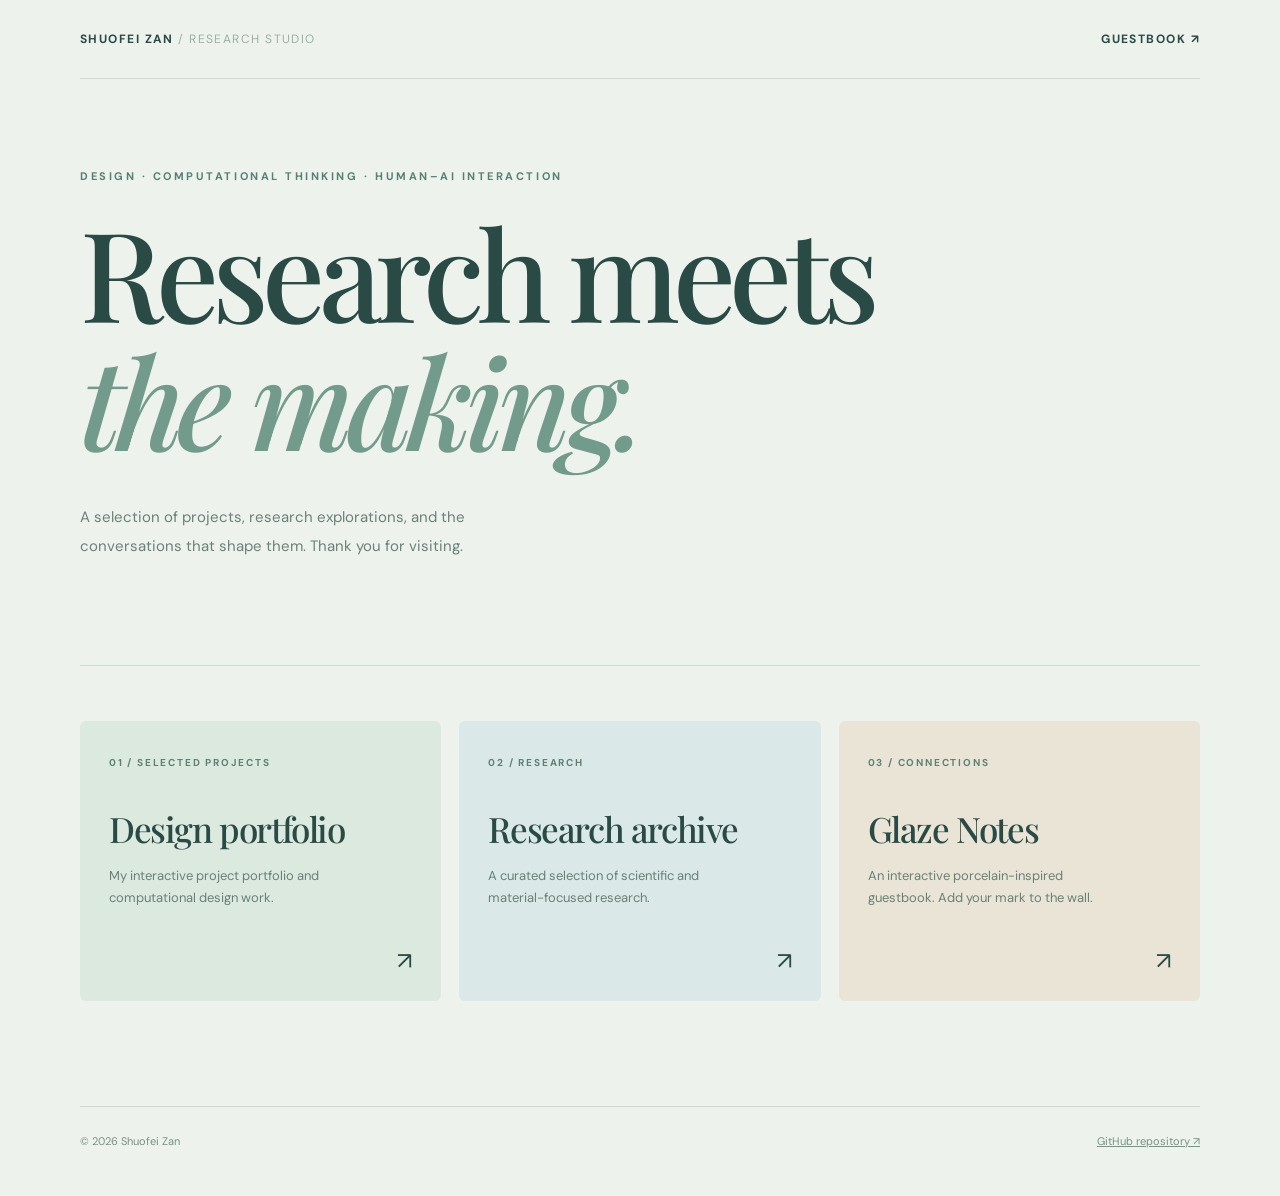
==== docs/index.html @ 302bbb16 "feat: add a minimal academic portfolio landing page for GitHub Pages" ====
<!doctype html>
<html lang="en">
<head>
<meta charset="utf-8"><meta name="viewport" content="width=device-width, initial-scale=1">
<meta name="theme-color" content="#edf2ec">
<meta name="description" content="Shuofei Zan — design research, computational design and human-centered systems.">
<title>Shuofei Zan — Design & Research</title>
<style>
@import url('https://fonts.googleapis.com/css2?family=DM+Sans:wght@400;500;600;700&family=Playfair+Display:ital,wght@0,500;1,500&display=swap');
:root{--ink:#2a4a46;--bg:#edf2ec;--line:#cadbd0}*{box-sizing:border-box}html{scroll-behavior:smooth}body{margin:0;font-family:'DM Sans',sans-serif;color:var(--ink);background:var(--bg)}a{color:inherit;text-decoration:none}a:focus-visible{outline:3px solid #79ab98;outline-offset:3px}.wrap{width:min(1120px,calc(100% - 52px));margin:auto}nav{display:flex;align-items:center;justify-content:space-between;padding:31px 0;border-bottom:1px solid var(--line);font-size:12px;text-transform:uppercase;letter-spacing:.12em;font-weight:700}nav span{color:#9aafa6;font-weight:400}
.hero{min-height:510px;display:flex;flex-direction:column;justify-content:center;border-bottom:1px solid var(--line);padding:90px 0}.eyebrow{font-size:11px;color:#548171;text-transform:uppercase;letter-spacing:.23em;font-weight:700}.hero h1{font-family:'Playfair Display',Georgia,serif;font-size:clamp(66px,10vw,125px);line-height:1.02;letter-spacing:-.055em;font-weight:500;max-width:850px;margin:25px 0}.hero h1 em{color:#739b8c;font-weight:500}.hero p{color:#6b8078;line-height:1.9;max-width:490px;font-size:15px}.cards{display:grid;grid-template-columns:repeat(3,1fr);gap:18px;padding:55px 0 105px}.card{position:relative;min-height:280px;padding:29px;border-radius:6px;background:#dce9df;transition:transform .25s,box-shadow .25s}.card:hover{transform:translateY(-5px);box-shadow:0 18px 29px #2a4a4620}.card:nth-child(2){background:#dae8e8}.card:nth-child(3){background:#eae4d6}.card small{font-size:10px;letter-spacing:.18em;color:#5e8073;font-weight:700}.card h2{font-size:35px;font-family:'Playfair Display',Georgia,serif;letter-spacing:-.04em;font-weight:500;margin:34px 0 13px}.card p{font-size:13px;line-height:1.7;color:#688077;max-width:250px}.arrow{position:absolute;right:29px;bottom:25px;font-size:24px}footer{padding:27px 0 48px;border-top:1px solid var(--line);color:#799186;font-size:11px;display:flex;justify-content:space-between;gap:15px}footer a{text-decoration:underline}
@media(max-width:790px){.cards{grid-template-columns:1fr;padding:35px 0 55px}.card{min-height:215px}.hero{min-height:450px;padding:60px 0}footer{flex-direction:column}}
@media(prefers-reduced-motion:reduce){*{transition:none!important}}
</style>
</head>
<body><div class="wrap">
<nav><a href="./">SHUOFEI ZAN <span> / RESEARCH STUDIO</span></a><a href="guestbook/">Guestbook ↗</a></nav>
<main><section class="hero"><div class="eyebrow">Design · Computational thinking · Human–AI interaction</div><h1>Research meets<br><em>the making.</em></h1><p>A selection of projects, research explorations, and the conversations that shape them. Thank you for visiting.</p></section>
<section class="cards" aria-label="Explore projects">
<a class="card" href="https://www.figma.com/proto/Bi4Qcumy8768mXM7jljO9i/HoberGlow_Portfolio_Design_Engineering--Copy-?page-id=0%3A1&amp;node-id=2003-2359&amp;viewport=-134%2C677%2C0.16&amp;t=hmoNgT8rTcDYEZRr-1&amp;scaling=scale-down&amp;content-scaling=fixed&amp;starting-point-node-id=2003%3A152" target="_blank" rel="noopener noreferrer"><small>01 / SELECTED PROJECTS</small><h2>Design portfolio</h2><p>My interactive project portfolio and computational design work.</p><span class="arrow">↗</span></a>
<a class="card" href="https://github.com/Adele0302/shuofei-zan-design-portfolio/tree/main/research" target="_blank" rel="noopener noreferrer"><small>02 / RESEARCH</small><h2>Research archive</h2><p>A curated selection of scientific and material-focused research.</p><span class="arrow">↗</span></a>
<a class="card" href="guestbook/"><small>03 / CONNECTIONS</small><h2>Glaze Notes</h2><p>An interactive porcelain-inspired guestbook. Add your mark to the wall.</p><span class="arrow">↗</span></a>
</section></main>
<footer><span>© <span id="year">2026</span> Shuofei Zan</span><span><a href="https://github.com/Adele0302/shuofei-zan-design-portfolio">GitHub repository ↗</a></span></footer>
</div><script>document.getElementById('year').textContent=String(new Date().getFullYear());</script></body></html>
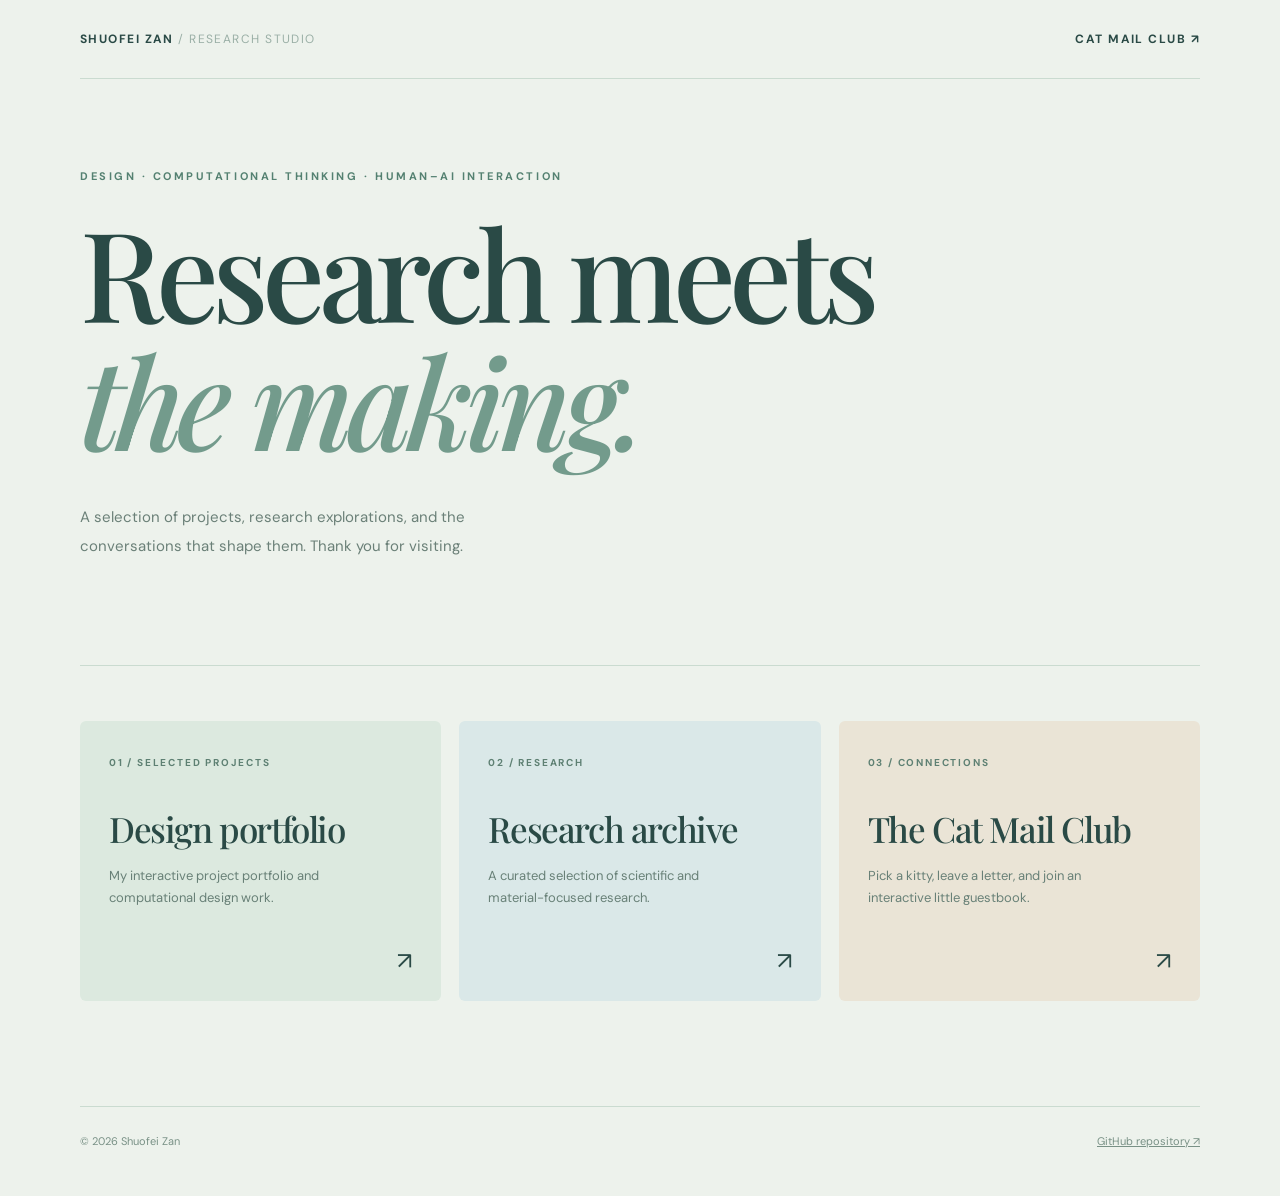
==== commit 20b9b893: "docs: rename portfolio guestbook entry to The Cat Mail Club" ====
--- a/docs/index.html
+++ b/docs/index.html
@@ -14,12 +14,12 @@
 </style>
 </head>
 <body><div class="wrap">
-<nav><a href="./">SHUOFEI ZAN <span> / RESEARCH STUDIO</span></a><a href="guestbook/">Guestbook ↗</a></nav>
+<nav><a href="./">SHUOFEI ZAN <span> / RESEARCH STUDIO</span></a><a href="guestbook/">Cat Mail Club ↗</a></nav>
 <main><section class="hero"><div class="eyebrow">Design · Computational thinking · Human–AI interaction</div><h1>Research meets<br><em>the making.</em></h1><p>A selection of projects, research explorations, and the conversations that shape them. Thank you for visiting.</p></section>
 <section class="cards" aria-label="Explore projects">
 <a class="card" href="https://www.figma.com/proto/Bi4Qcumy8768mXM7jljO9i/HoberGlow_Portfolio_Design_Engineering--Copy-?page-id=0%3A1&amp;node-id=2003-2359&amp;viewport=-134%2C677%2C0.16&amp;t=hmoNgT8rTcDYEZRr-1&amp;scaling=scale-down&amp;content-scaling=fixed&amp;starting-point-node-id=2003%3A152" target="_blank" rel="noopener noreferrer"><small>01 / SELECTED PROJECTS</small><h2>Design portfolio</h2><p>My interactive project portfolio and computational design work.</p><span class="arrow">↗</span></a>
 <a class="card" href="https://github.com/Adele0302/shuofei-zan-design-portfolio/tree/main/research" target="_blank" rel="noopener noreferrer"><small>02 / RESEARCH</small><h2>Research archive</h2><p>A curated selection of scientific and material-focused research.</p><span class="arrow">↗</span></a>
-<a class="card" href="guestbook/"><small>03 / CONNECTIONS</small><h2>Glaze Notes</h2><p>An interactive porcelain-inspired guestbook. Add your mark to the wall.</p><span class="arrow">↗</span></a>
+<a class="card" href="guestbook/"><small>03 / CONNECTIONS</small><h2>The Cat Mail Club</h2><p>Pick a kitty, leave a letter, and join an interactive little guestbook.</p><span class="arrow">↗</span></a>
 </section></main>
 <footer><span>© <span id="year">2026</span> Shuofei Zan</span><span><a href="https://github.com/Adele0302/shuofei-zan-design-portfolio">GitHub repository ↗</a></span></footer>
 </div><script>document.getElementById('year').textContent=String(new Date().getFullYear());</script></body></html>
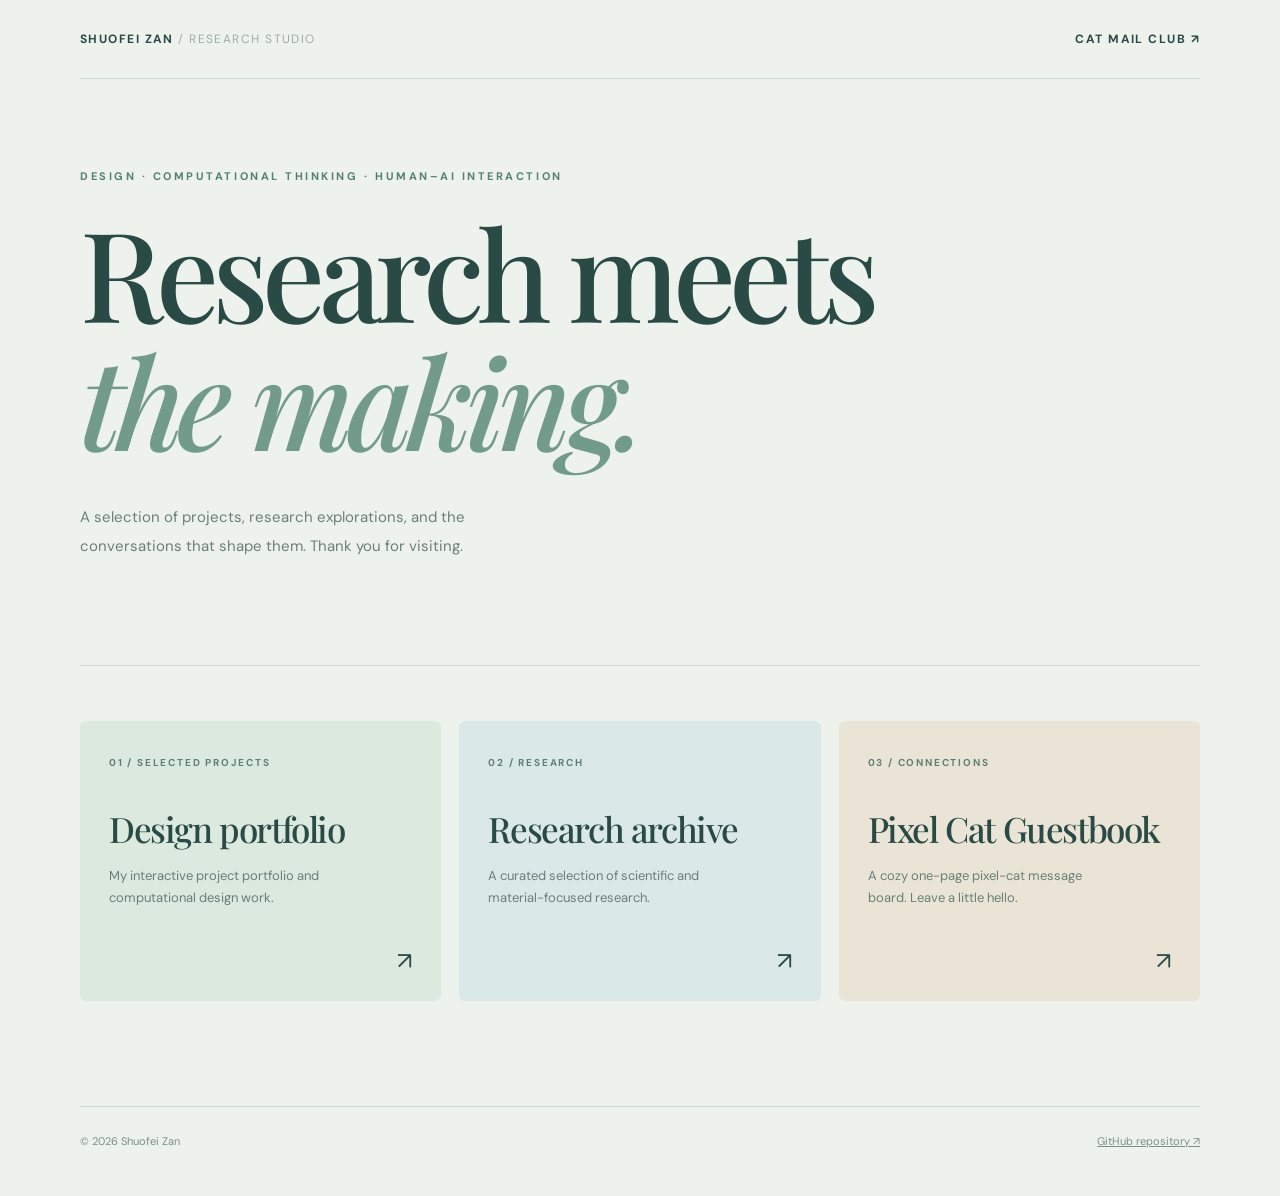
==== commit 0279c22f: "docs: update portfolio guestbook card to pixel-cat one-page design" ====
--- a/docs/index.html
+++ b/docs/index.html
@@ -19,7 +19,7 @@
 <section class="cards" aria-label="Explore projects">
 <a class="card" href="https://www.figma.com/proto/Bi4Qcumy8768mXM7jljO9i/HoberGlow_Portfolio_Design_Engineering--Copy-?page-id=0%3A1&amp;node-id=2003-2359&amp;viewport=-134%2C677%2C0.16&amp;t=hmoNgT8rTcDYEZRr-1&amp;scaling=scale-down&amp;content-scaling=fixed&amp;starting-point-node-id=2003%3A152" target="_blank" rel="noopener noreferrer"><small>01 / SELECTED PROJECTS</small><h2>Design portfolio</h2><p>My interactive project portfolio and computational design work.</p><span class="arrow">↗</span></a>
 <a class="card" href="https://github.com/Adele0302/shuofei-zan-design-portfolio/tree/main/research" target="_blank" rel="noopener noreferrer"><small>02 / RESEARCH</small><h2>Research archive</h2><p>A curated selection of scientific and material-focused research.</p><span class="arrow">↗</span></a>
-<a class="card" href="guestbook/"><small>03 / CONNECTIONS</small><h2>The Cat Mail Club</h2><p>Pick a kitty, leave a letter, and join an interactive little guestbook.</p><span class="arrow">↗</span></a>
+<a class="card" href="guestbook/"><small>03 / CONNECTIONS</small><h2>Pixel Cat Guestbook</h2><p>A cozy one-page pixel-cat message board. Leave a little hello.</p><span class="arrow">↗</span></a>
 </section></main>
 <footer><span>© <span id="year">2026</span> Shuofei Zan</span><span><a href="https://github.com/Adele0302/shuofei-zan-design-portfolio">GitHub repository ↗</a></span></footer>
 </div><script>document.getElementById('year').textContent=String(new Date().getFullYear());</script></body></html>
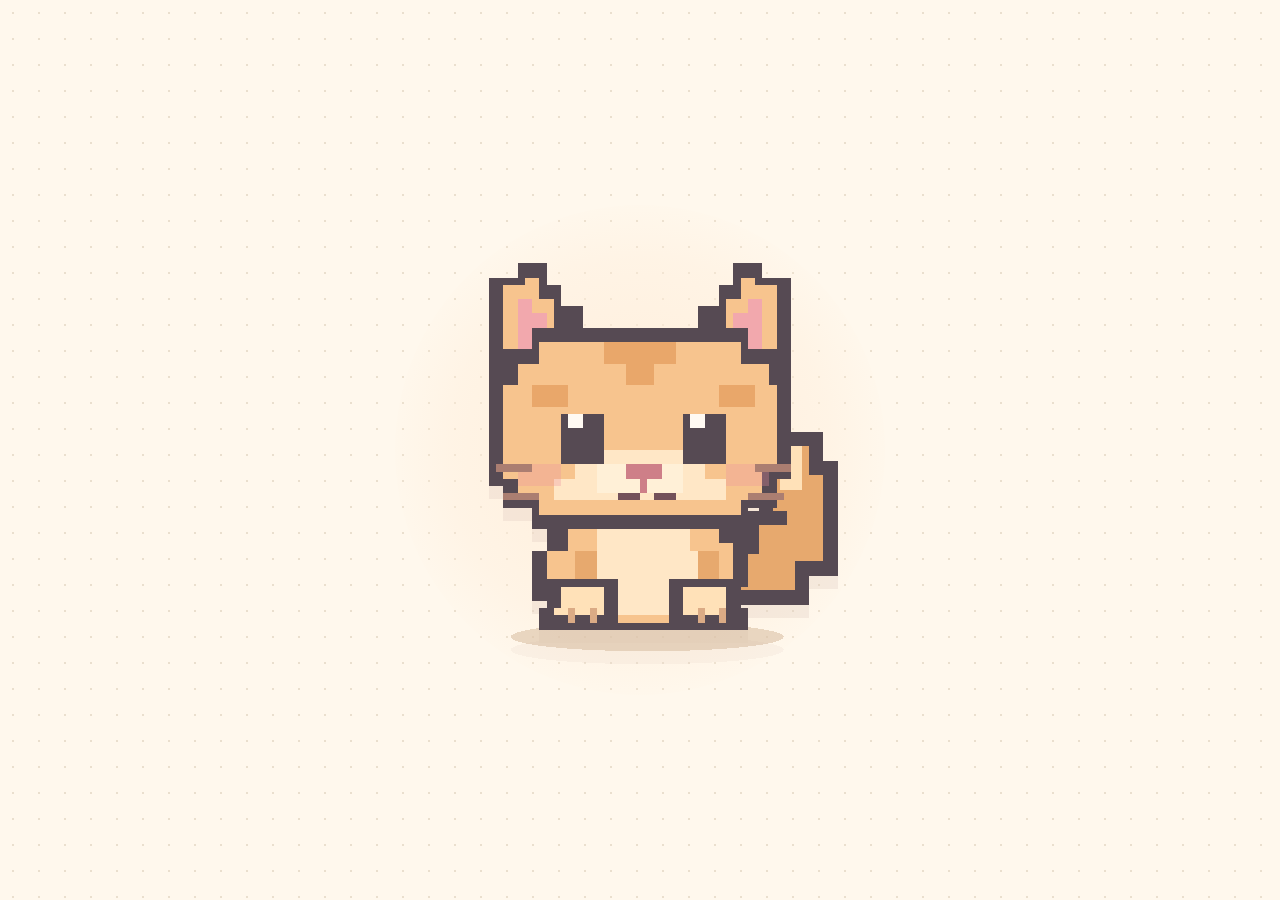
==== commit f84fc849: "feat: open directly into pixel cat petting at site root" ====
--- a/docs/index.html
+++ b/docs/index.html
@@ -1,25 +1,276 @@
 <!doctype html>
-<html lang="en">
+<html lang="zh-CN">
 <head>
-<meta charset="utf-8"><meta name="viewport" content="width=device-width, initial-scale=1">
-<meta name="theme-color" content="#edf2ec">
-<meta name="description" content="Shuofei Zan — design research, computational design and human-centered systems.">
-<title>Shuofei Zan — Design & Research</title>
+<meta charset="utf-8">
+<meta name="viewport" content="width=device-width,initial-scale=1,viewport-fit=cover">
+<meta name="theme-color" content="#fff8ed">
+<meta name="description" content="一只可以摸摸的像素小猫。">
+<title>摸摸小猫 ♡</title>
 <style>
-@import url('https://fonts.googleapis.com/css2?family=DM+Sans:wght@400;500;600;700&family=Playfair+Display:ital,wght@0,500;1,500&display=swap');
-:root{--ink:#2a4a46;--bg:#edf2ec;--line:#cadbd0}*{box-sizing:border-box}html{scroll-behavior:smooth}body{margin:0;font-family:'DM Sans',sans-serif;color:var(--ink);background:var(--bg)}a{color:inherit;text-decoration:none}a:focus-visible{outline:3px solid #79ab98;outline-offset:3px}.wrap{width:min(1120px,calc(100% - 52px));margin:auto}nav{display:flex;align-items:center;justify-content:space-between;padding:31px 0;border-bottom:1px solid var(--line);font-size:12px;text-transform:uppercase;letter-spacing:.12em;font-weight:700}nav span{color:#9aafa6;font-weight:400}
-.hero{min-height:510px;display:flex;flex-direction:column;justify-content:center;border-bottom:1px solid var(--line);padding:90px 0}.eyebrow{font-size:11px;color:#548171;text-transform:uppercase;letter-spacing:.23em;font-weight:700}.hero h1{font-family:'Playfair Display',Georgia,serif;font-size:clamp(66px,10vw,125px);line-height:1.02;letter-spacing:-.055em;font-weight:500;max-width:850px;margin:25px 0}.hero h1 em{color:#739b8c;font-weight:500}.hero p{color:#6b8078;line-height:1.9;max-width:490px;font-size:15px}.cards{display:grid;grid-template-columns:repeat(3,1fr);gap:18px;padding:55px 0 105px}.card{position:relative;min-height:280px;padding:29px;border-radius:6px;background:#dce9df;transition:transform .25s,box-shadow .25s}.card:hover{transform:translateY(-5px);box-shadow:0 18px 29px #2a4a4620}.card:nth-child(2){background:#dae8e8}.card:nth-child(3){background:#eae4d6}.card small{font-size:10px;letter-spacing:.18em;color:#5e8073;font-weight:700}.card h2{font-size:35px;font-family:'Playfair Display',Georgia,serif;letter-spacing:-.04em;font-weight:500;margin:34px 0 13px}.card p{font-size:13px;line-height:1.7;color:#688077;max-width:250px}.arrow{position:absolute;right:29px;bottom:25px;font-size:24px}footer{padding:27px 0 48px;border-top:1px solid var(--line);color:#799186;font-size:11px;display:flex;justify-content:space-between;gap:15px}footer a{text-decoration:underline}
-@media(max-width:790px){.cards{grid-template-columns:1fr;padding:35px 0 55px}.card{min-height:215px}.hero{min-height:450px;padding:60px 0}footer{flex-direction:column}}
-@media(prefers-reduced-motion:reduce){*{transition:none!important}}
+:root{
+  color-scheme:light;
+  --background:#fff8ed;
+  --outline:#564a53;
+  --fur:#f7c48e;
+  --fur-dark:#e7a96e;
+  --fur-light:#ffe1b8;
+  --pink:#f39eaa;
+}
+*{box-sizing:border-box}
+html,body{margin:0;width:100%;height:100%;min-height:100%;overflow:hidden}
+body{
+  background:var(--background);
+  background-image:radial-gradient(#eadfce 0.9px,transparent 0.9px);
+  background-size:26px 26px;
+  font-family:system-ui,sans-serif;
+  overscroll-behavior:none;
+}
+main{
+  position:relative;
+  display:grid;
+  place-items:center;
+  min-height:100vh;
+  min-height:100svh;
+  isolation:isolate;
+}
+main::before{
+  content:"";
+  position:absolute;
+  width:min(74vmin,490px);
+  height:min(74vmin,490px);
+  background:radial-gradient(circle,#ffedd9 0%,#ffedd965 55%,transparent 74%);
+  border-radius:50%;
+  pointer-events:none;
+  z-index:-1;
+}
+#cat{
+  -webkit-tap-highlight-color:transparent;
+  appearance:none;
+  border:0;
+  background:transparent;
+  padding:0;
+  display:grid;
+  place-items:center;
+  position:relative;
+  width:min(76vmin,460px);
+  min-width:min(82vw,240px);
+  aspect-ratio:1;
+  touch-action:manipulation;
+  cursor:pointer;
+  outline-offset:12px;
+  user-select:none;
+}
+#cat svg{
+  display:block;
+  width:100%;
+  height:100%;
+  overflow:visible;
+  image-rendering:pixelated;
+  shape-rendering:crispEdges;
+  filter:drop-shadow(0 13px 0 #d0b9ad35);
+  transform-origin:50% 75%;
+  animation:breathing 3.2s ease-in-out infinite;
+  transition:transform .13s steps(2,end);
+}
+#cat:hover svg{transform:translateY(-3px)}
+#cat:active svg{transform:translateY(3px) scale(.98)}
+#cat.pet svg{animation:happyHop .56s steps(5,end) both}
+#cat .tail{transform-origin:45px 51px;animation:tailWag 2.2s steps(4,end) infinite}
+#cat.pet .tail{animation:tailWag .33s steps(3,end) 3}
+#cat .ears{transform-origin:32px 24px}
+#cat.pet .ears{animation:earWiggle .5s steps(3,end)}
+#cat .happy-eyes{opacity:0}
+#cat .open-eyes{opacity:1}
+#cat.pet .happy-eyes,#cat.blink .happy-eyes{opacity:1}
+#cat.pet .open-eyes,#cat.blink .open-eyes{opacity:0}
+#cat .blush{opacity:.3;transition:opacity .12s}
+#cat.pet .blush{opacity:1}
+#cat .mouth-smile{opacity:0}
+#cat.pet .mouth-smile{opacity:1}
+#cat.pet .mouth-idle{opacity:0}
+#cat .paw-left{transform-origin:23px 53px}
+#cat.pet .paw-left{animation:pawWave .48s steps(3,end)}
+#particles{position:absolute;inset:0;pointer-events:none;overflow:hidden}
+.heart{
+  position:absolute;
+  top:50%;
+  left:50%;
+  color:#ed96a2;
+  font-family:ui-monospace,SFMono-Regular,Consolas,monospace;
+  font-weight:900;
+  font-size:clamp(22px,5vmin,37px);
+  line-height:1;
+  text-shadow:2px 2px #fff9f0;
+  transform:translate(-50%,-50%);
+  animation:heartRise .95s steps(8,end) forwards;
+  will-change:transform,opacity;
+}
+.sr-only{position:absolute!important;width:1px;height:1px;padding:0;margin:-1px;overflow:hidden;clip:rect(0,0,0,0);white-space:nowrap;border:0}
+@keyframes breathing{
+  0%,100%{translate:0 0}50%{translate:0 -4px}
+}
+@keyframes happyHop{
+  0%,100%{transform:translateY(0)}
+  36%{transform:translateY(-13px) rotate(-2deg)}
+  64%{transform:translateY(-7px) rotate(2deg)}
+}
+@keyframes tailWag{
+  0%,100%{rotate:-6deg}
+  50%{rotate:13deg}
+}
+@keyframes earWiggle{
+  0%,100%{rotate:0deg}
+  40%{rotate:-4deg}
+  70%{rotate:4deg}
+}
+@keyframes pawWave{
+  0%,100%{rotate:0deg}
+  50%{rotate:-20deg}
+}
+@keyframes heartRise{
+  0%{opacity:0;transform:translate(-50%,-10px) scale(.65)}
+  18%{opacity:1}
+  100%{opacity:0;transform:translate(calc(-50% + var(--dx)),calc(-50% - 155px)) scale(1.24)}
+}
+@media (max-width:520px){
+  #cat{width:min(91vw,450px)}
+  main::before{width:92vmin;height:92vmin}
+}
+@media(prefers-reduced-motion:reduce){
+  #cat svg,#cat .tail,#cat.pet .tail,#cat.pet .ears,#cat.pet .paw-left,#cat.pet svg,.heart{animation:none!important;transition:none!important}
+  #cat svg{transform:none!important}
+}
 </style>
 </head>
-<body><div class="wrap">
-<nav><a href="./">SHUOFEI ZAN <span> / RESEARCH STUDIO</span></a><a href="guestbook/">Cat Mail Club ↗</a></nav>
-<main><section class="hero"><div class="eyebrow">Design · Computational thinking · Human–AI interaction</div><h1>Research meets<br><em>the making.</em></h1><p>A selection of projects, research explorations, and the conversations that shape them. Thank you for visiting.</p></section>
-<section class="cards" aria-label="Explore projects">
-<a class="card" href="https://www.figma.com/proto/Bi4Qcumy8768mXM7jljO9i/HoberGlow_Portfolio_Design_Engineering--Copy-?page-id=0%3A1&amp;node-id=2003-2359&amp;viewport=-134%2C677%2C0.16&amp;t=hmoNgT8rTcDYEZRr-1&amp;scaling=scale-down&amp;content-scaling=fixed&amp;starting-point-node-id=2003%3A152" target="_blank" rel="noopener noreferrer"><small>01 / SELECTED PROJECTS</small><h2>Design portfolio</h2><p>My interactive project portfolio and computational design work.</p><span class="arrow">↗</span></a>
-<a class="card" href="https://github.com/Adele0302/shuofei-zan-design-portfolio/tree/main/research" target="_blank" rel="noopener noreferrer"><small>02 / RESEARCH</small><h2>Research archive</h2><p>A curated selection of scientific and material-focused research.</p><span class="arrow">↗</span></a>
-<a class="card" href="guestbook/"><small>03 / CONNECTIONS</small><h2>Pixel Cat Guestbook</h2><p>A cozy one-page pixel-cat message board. Leave a little hello.</p><span class="arrow">↗</span></a>
-</section></main>
-<footer><span>© <span id="year">2026</span> Shuofei Zan</span><span><a href="https://github.com/Adele0302/shuofei-zan-design-portfolio">GitHub repository ↗</a></span></footer>
-</div><script>document.getElementById('year').textContent=String(new Date().getFullYear());</script></body></html>+<body>
+<main>
+  <button id="cat" type="button" aria-label="摸摸小猫" title="摸摸小猫">
+    <svg viewBox="0 0 64 64" role="img" aria-hidden="true" xmlns="http://www.w3.org/2000/svg">
+      <!-- The cat is drawn in discrete pixel-sized shapes; no external images are loaded. -->
+      <ellipse cx="33" cy="58" rx="19" ry="2" fill="#d7bc9f" opacity=".55"/>
+      <!-- Tail behind the body -->
+      <g class="tail" fill="none" stroke-linecap="square" stroke-linejoin="miter">
+        <path d="M42 49H51V45H55V38H53V34" stroke="#564a53" stroke-width="9"/>
+        <path d="M42 49H51V45H55V38H53V34" stroke="#e7a96e" stroke-width="5"/>
+        <path d="M53 33v3" stroke="#ffe1b8" stroke-width="3"/>
+      </g>
+      <!-- Body and belly -->
+      <path d="M21 40H44V43H47V51H45V57H19V53H17V46H19V42H21Z" fill="#564a53"/>
+      <path d="M22 42H43V45H45V53H43V56H21V53H19V46H22Z" fill="#f7c48e"/>
+      <path d="M26 43H39V46H41V55H24V47H26Z" fill="#ffe7c6"/>
+      <path d="M23 46h3v4h-3zM40 46h3v4h-3z" fill="#e7a96e"/>
+      <!-- Ears and head -->
+      <g class="ears">
+        <path d="M11 24V8H15V6H19V9H21V12H24V21Z" fill="#564a53"/>
+        <path d="M13 22V9H16V8H18V11H20V15H22V21Z" fill="#f7c48e"/>
+        <path d="M15 18v-7h2v2h2v5Z" fill="#f2a8ad"/>
+        <path d="M40 21V12H43V9H45V6H49V8H53V24Z" fill="#564a53"/>
+        <path d="M42 21V15H44V11H46V8H48V9H51V22Z" fill="#f7c48e"/>
+        <path d="M45 18v-5h2v-2h2v7Z" fill="#f2a8ad"/>
+      </g>
+      <path d="M17 15H47V18H51V22H53V36H51V40H47V43H17V40H13V37H11V22H13V18H17Z" fill="#564a53"/>
+      <path d="M18 17H46V20H50V23H51V35H49V39H46V41H18V39H15V36H13V23H15V20H18Z" fill="#f7c48e"/>
+      <!-- Stripes and soft cream muzzle -->
+      <path d="M27 17H37V20H34V23H30V20H27Z" fill="#e9a76a"/>
+      <path d="M17 23h5v3h-5zM43 23h5v3h-5z" fill="#e9a76a"/>
+      <path d="M23 32H41V36H44V39H20V36H23Z" fill="#ffe7c6"/>
+      <path d="M26 34h12v4H26Z" fill="#fff0d7"/>
+      <!-- Open sparkling eyes -->
+      <g class="open-eyes">
+        <rect x="21" y="27" width="6" height="7" fill="#564a53"/>
+        <rect x="22" y="27" width="2" height="2" fill="#fffaf3"/>
+        <rect x="38" y="27" width="6" height="7" fill="#564a53"/>
+        <rect x="39" y="27" width="2" height="2" fill="#fffaf3"/>
+      </g>
+      <!-- Closed, happy eyes during petting and blinking -->
+      <g class="happy-eyes" fill="#564a53">
+        <rect x="20" y="30" width="2" height="2"/>
+        <rect x="22" y="28" width="4" height="2"/>
+        <rect x="26" y="30" width="2" height="2"/>
+        <rect x="37" y="30" width="2" height="2"/>
+        <rect x="39" y="28" width="4" height="2"/>
+        <rect x="43" y="30" width="2" height="2"/>
+      </g>
+      <g class="blush" fill="#ed909f">
+        <rect x="15" y="34" width="6" height="3"/>
+        <rect x="44" y="34" width="6" height="3"/>
+      </g>
+      <path d="M30 34h5v2h-2v2h-1v-2h-2Z" fill="#ce7f88"/>
+      <g class="mouth-idle" fill="#73515a"><rect x="29" y="38" width="3" height="1"/><rect x="34" y="38" width="3" height="1"/></g>
+      <g class="mouth-smile" fill="#73515a"><rect x="28" y="38" width="2" height="2"/><rect x="30" y="40" width="6" height="2"/><rect x="36" y="38" width="2" height="2"/></g>
+      <!-- Whiskers -->
+      <path d="M12 34h5v1h-5zM13 38h5v1h-5zM48 34h5v1h-5zM47 38h5v1h-5z" fill="#ab7e71"/>
+      <!-- Front paws -->
+      <g class="paw-left">
+        <path d="M19 50H29V57H18V54H19Z" fill="#564a53"/>
+        <path d="M21 51H27V55H20V54H21Z" fill="#ffe1b8"/>
+        <path d="M22 54h1v2h-1zm3 0h1v2h-1z" fill="#dbab85"/>
+      </g>
+      <path d="M36 50H46V54H47V57H36Z" fill="#564a53"/>
+      <path d="M38 51H44V55H38Z" fill="#ffe1b8"/>
+      <path d="M40 54h1v2h-1zm3 0h1v2h-1z" fill="#dbab85"/>
+    </svg>
+  </button>
+  <div id="particles" aria-hidden="true"></div>
+  <span class="sr-only" id="announcement" role="status" aria-live="polite"></span>
+</main>
+<script>
+(function(){
+  'use strict';
+  const cat=document.getElementById('cat');
+  const particles=document.getElementById('particles');
+  const announcement=document.getElementById('announcement');
+  const reduced=window.matchMedia('(prefers-reduced-motion: reduce)');
+  let pats=0,petTimer=0,blinkTimer=0,dragTime=0,held=false;
+  function pet(){
+    pats++;
+    clearTimeout(petTimer);
+    cat.classList.remove('blink','pet');
+    // Restart a discrete pixel-hop on each click or touch.
+    void cat.offsetWidth;
+    cat.classList.add('pet');
+    petTimer=window.setTimeout(()=>cat.classList.remove('pet'),670);
+    announcement.textContent=pats===1?'小猫发出呼噜声。':'小猫很开心。';
+    if(reduced.matches)return;
+    const origin=cat.getBoundingClientRect();
+    const centerX=origin.left+origin.width/2;
+    const centerY=origin.top+origin.height*.33;
+    const count=3;
+    for(let i=0;i<count;i++){
+      const heart=document.createElement('span');
+      heart.className='heart';
+      heart.textContent=i===1?'✦':'♥';
+      heart.style.left=(centerX+(i-1)*origin.width*.19)+'px';
+      heart.style.top=(centerY+(i%2)*14)+'px';
+      heart.style.setProperty('--dx',((i-1)*36)+'px');
+      particles.appendChild(heart);
+      heart.addEventListener('animationend',()=>heart.remove(),{once:true});
+      window.setTimeout(()=>heart.remove(),1250);
+    }
+  }
+  cat.addEventListener('pointerdown',event=>{
+    if(event.pointerType==='mouse'&&event.button!==0)return;
+    held=true;dragTime=Date.now();pet();
+  });
+  cat.addEventListener('pointermove',event=>{
+    if(!held||event.buttons===0&&event.pointerType==='mouse')return;
+    if(Date.now()-dragTime>330){dragTime=Date.now();pet();}
+  });
+  for(const type of ['pointerup','pointercancel','pointerleave']){
+    cat.addEventListener(type,()=>{held=false;});
+  }
+  // Native button keyboard activation fires a click with detail=0.
+  cat.addEventListener('click',event=>{if(event.detail===0)pet();});
+  function blink(){
+    if(!cat.classList.contains('pet')){
+      cat.classList.add('blink');
+      window.setTimeout(()=>cat.classList.remove('blink'),165);
+    }
+    blinkTimer=window.setTimeout(blink,2700+Math.random()*2400);
+  }
+  blinkTimer=window.setTimeout(blink,2100);
+  window.addEventListener('pagehide',()=>{clearTimeout(blinkTimer);clearTimeout(petTimer);});
+})();
+</script>
+</body>
+</html>
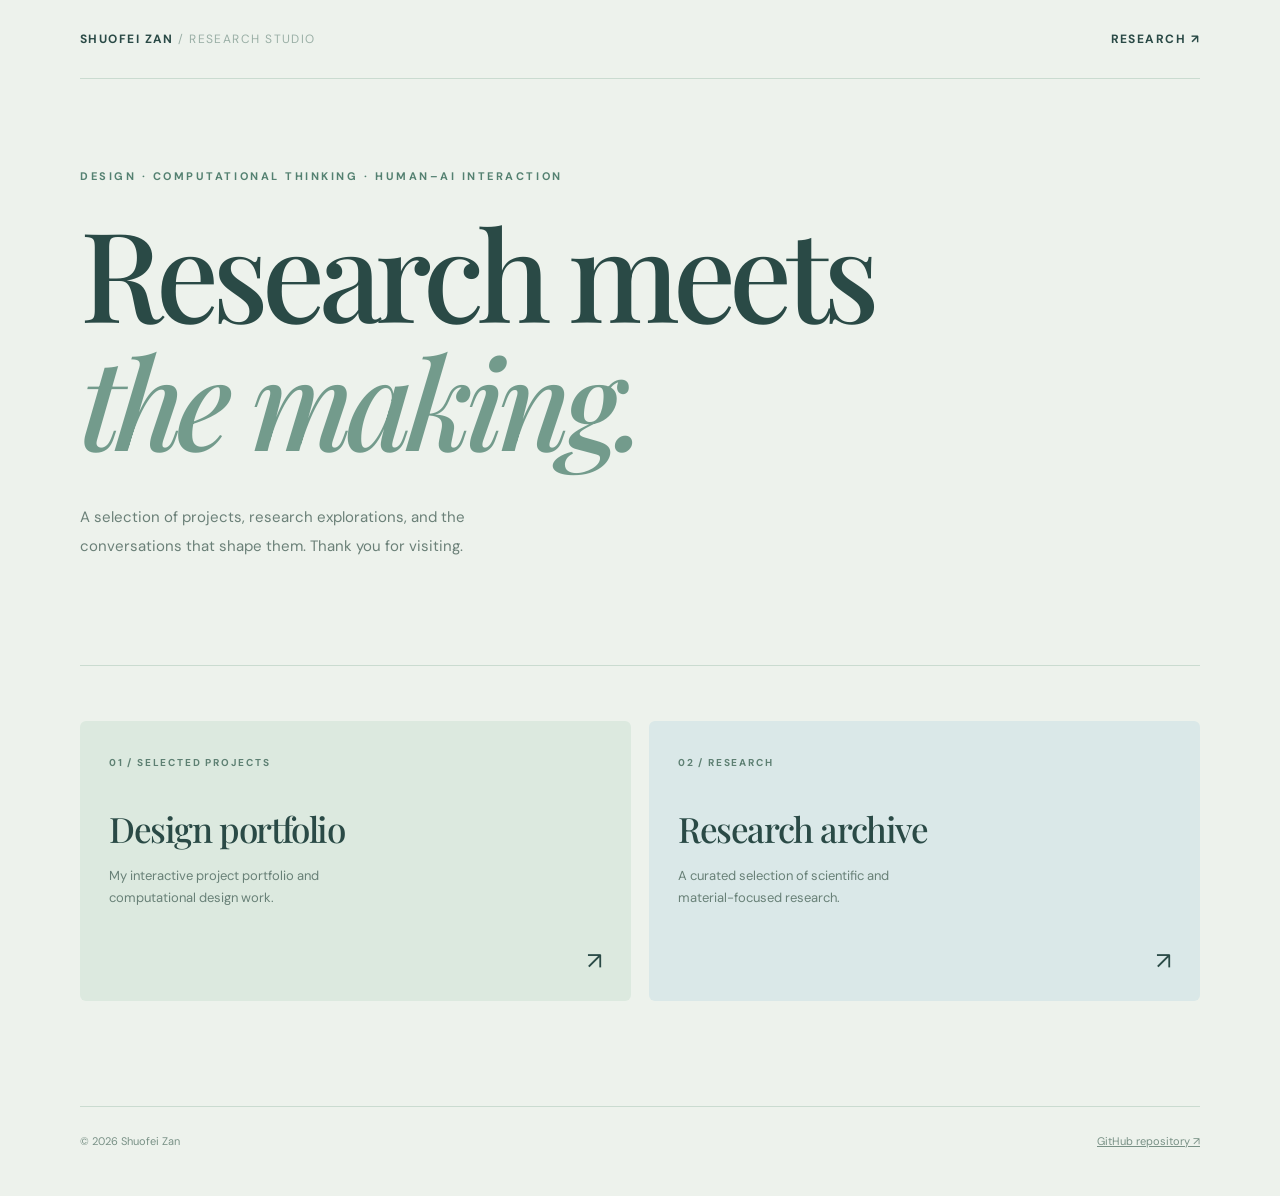
==== commit 7a1e0089: "fix: restore portfolio homepage and remove pixel cat" ====
--- a/docs/index.html
+++ b/docs/index.html
@@ -1,276 +1,25 @@
 <!doctype html>
-<html lang="zh-CN">
+<html lang="en">
 <head>
-<meta charset="utf-8">
-<meta name="viewport" content="width=device-width,initial-scale=1,viewport-fit=cover">
-<meta name="theme-color" content="#fff8ed">
-<meta name="description" content="一只可以摸摸的像素小猫。">
-<title>摸摸小猫 ♡</title>
+<meta charset="utf-8"><meta name="viewport" content="width=device-width, initial-scale=1">
+<meta name="theme-color" content="#edf2ec">
+<meta name="description" content="Shuofei Zan — design research, computational design and human-centered systems.">
+<title>Shuofei Zan — Design & Research</title>
 <style>
-:root{
-  color-scheme:light;
-  --background:#fff8ed;
-  --outline:#564a53;
-  --fur:#f7c48e;
-  --fur-dark:#e7a96e;
-  --fur-light:#ffe1b8;
-  --pink:#f39eaa;
-}
-*{box-sizing:border-box}
-html,body{margin:0;width:100%;height:100%;min-height:100%;overflow:hidden}
-body{
-  background:var(--background);
-  background-image:radial-gradient(#eadfce 0.9px,transparent 0.9px);
-  background-size:26px 26px;
-  font-family:system-ui,sans-serif;
-  overscroll-behavior:none;
-}
-main{
-  position:relative;
-  display:grid;
-  place-items:center;
-  min-height:100vh;
-  min-height:100svh;
-  isolation:isolate;
-}
-main::before{
-  content:"";
-  position:absolute;
-  width:min(74vmin,490px);
-  height:min(74vmin,490px);
-  background:radial-gradient(circle,#ffedd9 0%,#ffedd965 55%,transparent 74%);
-  border-radius:50%;
-  pointer-events:none;
-  z-index:-1;
-}
-#cat{
-  -webkit-tap-highlight-color:transparent;
-  appearance:none;
-  border:0;
-  background:transparent;
-  padding:0;
-  display:grid;
-  place-items:center;
-  position:relative;
-  width:min(76vmin,460px);
-  min-width:min(82vw,240px);
-  aspect-ratio:1;
-  touch-action:manipulation;
-  cursor:pointer;
-  outline-offset:12px;
-  user-select:none;
-}
-#cat svg{
-  display:block;
-  width:100%;
-  height:100%;
-  overflow:visible;
-  image-rendering:pixelated;
-  shape-rendering:crispEdges;
-  filter:drop-shadow(0 13px 0 #d0b9ad35);
-  transform-origin:50% 75%;
-  animation:breathing 3.2s ease-in-out infinite;
-  transition:transform .13s steps(2,end);
-}
-#cat:hover svg{transform:translateY(-3px)}
-#cat:active svg{transform:translateY(3px) scale(.98)}
-#cat.pet svg{animation:happyHop .56s steps(5,end) both}
-#cat .tail{transform-origin:45px 51px;animation:tailWag 2.2s steps(4,end) infinite}
-#cat.pet .tail{animation:tailWag .33s steps(3,end) 3}
-#cat .ears{transform-origin:32px 24px}
-#cat.pet .ears{animation:earWiggle .5s steps(3,end)}
-#cat .happy-eyes{opacity:0}
-#cat .open-eyes{opacity:1}
-#cat.pet .happy-eyes,#cat.blink .happy-eyes{opacity:1}
-#cat.pet .open-eyes,#cat.blink .open-eyes{opacity:0}
-#cat .blush{opacity:.3;transition:opacity .12s}
-#cat.pet .blush{opacity:1}
-#cat .mouth-smile{opacity:0}
-#cat.pet .mouth-smile{opacity:1}
-#cat.pet .mouth-idle{opacity:0}
-#cat .paw-left{transform-origin:23px 53px}
-#cat.pet .paw-left{animation:pawWave .48s steps(3,end)}
-#particles{position:absolute;inset:0;pointer-events:none;overflow:hidden}
-.heart{
-  position:absolute;
-  top:50%;
-  left:50%;
-  color:#ed96a2;
-  font-family:ui-monospace,SFMono-Regular,Consolas,monospace;
-  font-weight:900;
-  font-size:clamp(22px,5vmin,37px);
-  line-height:1;
-  text-shadow:2px 2px #fff9f0;
-  transform:translate(-50%,-50%);
-  animation:heartRise .95s steps(8,end) forwards;
-  will-change:transform,opacity;
-}
-.sr-only{position:absolute!important;width:1px;height:1px;padding:0;margin:-1px;overflow:hidden;clip:rect(0,0,0,0);white-space:nowrap;border:0}
-@keyframes breathing{
-  0%,100%{translate:0 0}50%{translate:0 -4px}
-}
-@keyframes happyHop{
-  0%,100%{transform:translateY(0)}
-  36%{transform:translateY(-13px) rotate(-2deg)}
-  64%{transform:translateY(-7px) rotate(2deg)}
-}
-@keyframes tailWag{
-  0%,100%{rotate:-6deg}
-  50%{rotate:13deg}
-}
-@keyframes earWiggle{
-  0%,100%{rotate:0deg}
-  40%{rotate:-4deg}
-  70%{rotate:4deg}
-}
-@keyframes pawWave{
-  0%,100%{rotate:0deg}
-  50%{rotate:-20deg}
-}
-@keyframes heartRise{
-  0%{opacity:0;transform:translate(-50%,-10px) scale(.65)}
-  18%{opacity:1}
-  100%{opacity:0;transform:translate(calc(-50% + var(--dx)),calc(-50% - 155px)) scale(1.24)}
-}
-@media (max-width:520px){
-  #cat{width:min(91vw,450px)}
-  main::before{width:92vmin;height:92vmin}
-}
-@media(prefers-reduced-motion:reduce){
-  #cat svg,#cat .tail,#cat.pet .tail,#cat.pet .ears,#cat.pet .paw-left,#cat.pet svg,.heart{animation:none!important;transition:none!important}
-  #cat svg{transform:none!important}
-}
+@import url('https://fonts.googleapis.com/css2?family=DM+Sans:wght@400;500;600;700&family=Playfair+Display:ital,wght@0,500;1,500&display=swap');
+:root{--ink:#2a4a46;--bg:#edf2ec;--line:#cadbd0}*{box-sizing:border-box}html{scroll-behavior:smooth}body{margin:0;font-family:'DM Sans',sans-serif;color:var(--ink);background:var(--bg)}a{color:inherit;text-decoration:none}a:focus-visible{outline:3px solid #79ab98;outline-offset:3px}.wrap{width:min(1120px,calc(100% - 52px));margin:auto}nav{display:flex;align-items:center;justify-content:space-between;padding:31px 0;border-bottom:1px solid var(--line);font-size:12px;text-transform:uppercase;letter-spacing:.12em;font-weight:700}nav span{color:#9aafa6;font-weight:400}
+.hero{min-height:510px;display:flex;flex-direction:column;justify-content:center;border-bottom:1px solid var(--line);padding:90px 0}.eyebrow{font-size:11px;color:#548171;text-transform:uppercase;letter-spacing:.23em;font-weight:700}.hero h1{font-family:'Playfair Display',Georgia,serif;font-size:clamp(66px,10vw,125px);line-height:1.02;letter-spacing:-.055em;font-weight:500;max-width:850px;margin:25px 0}.hero h1 em{color:#739b8c;font-weight:500}.hero p{color:#6b8078;line-height:1.9;max-width:490px;font-size:15px}.cards{display:grid;grid-template-columns:repeat(2,1fr);gap:18px;padding:55px 0 105px}.card{position:relative;min-height:280px;padding:29px;border-radius:6px;background:#dce9df;transition:transform .25s,box-shadow .25s}.card:hover{transform:translateY(-5px);box-shadow:0 18px 29px #2a4a4620}.card:nth-child(2){background:#dae8e8}.card small{font-size:10px;letter-spacing:.18em;color:#5e8073;font-weight:700}.card h2{font-size:35px;font-family:'Playfair Display',Georgia,serif;letter-spacing:-.04em;font-weight:500;margin:34px 0 13px}.card p{font-size:13px;line-height:1.7;color:#688077;max-width:250px}.arrow{position:absolute;right:29px;bottom:25px;font-size:24px}footer{padding:27px 0 48px;border-top:1px solid var(--line);color:#799186;font-size:11px;display:flex;justify-content:space-between;gap:15px}footer a{text-decoration:underline}
+@media(max-width:790px){.cards{grid-template-columns:1fr;padding:35px 0 55px}.card{min-height:215px}.hero{min-height:450px;padding:60px 0}footer{flex-direction:column}}
+@media(prefers-reduced-motion:reduce){*{transition:none!important}}
 </style>
 </head>
-<body>
-<main>
-  <button id="cat" type="button" aria-label="摸摸小猫" title="摸摸小猫">
-    <svg viewBox="0 0 64 64" role="img" aria-hidden="true" xmlns="http://www.w3.org/2000/svg">
-      <!-- The cat is drawn in discrete pixel-sized shapes; no external images are loaded. -->
-      <ellipse cx="33" cy="58" rx="19" ry="2" fill="#d7bc9f" opacity=".55"/>
-      <!-- Tail behind the body -->
-      <g class="tail" fill="none" stroke-linecap="square" stroke-linejoin="miter">
-        <path d="M42 49H51V45H55V38H53V34" stroke="#564a53" stroke-width="9"/>
-        <path d="M42 49H51V45H55V38H53V34" stroke="#e7a96e" stroke-width="5"/>
-        <path d="M53 33v3" stroke="#ffe1b8" stroke-width="3"/>
-      </g>
-      <!-- Body and belly -->
-      <path d="M21 40H44V43H47V51H45V57H19V53H17V46H19V42H21Z" fill="#564a53"/>
-      <path d="M22 42H43V45H45V53H43V56H21V53H19V46H22Z" fill="#f7c48e"/>
-      <path d="M26 43H39V46H41V55H24V47H26Z" fill="#ffe7c6"/>
-      <path d="M23 46h3v4h-3zM40 46h3v4h-3z" fill="#e7a96e"/>
-      <!-- Ears and head -->
-      <g class="ears">
-        <path d="M11 24V8H15V6H19V9H21V12H24V21Z" fill="#564a53"/>
-        <path d="M13 22V9H16V8H18V11H20V15H22V21Z" fill="#f7c48e"/>
-        <path d="M15 18v-7h2v2h2v5Z" fill="#f2a8ad"/>
-        <path d="M40 21V12H43V9H45V6H49V8H53V24Z" fill="#564a53"/>
-        <path d="M42 21V15H44V11H46V8H48V9H51V22Z" fill="#f7c48e"/>
-        <path d="M45 18v-5h2v-2h2v7Z" fill="#f2a8ad"/>
-      </g>
-      <path d="M17 15H47V18H51V22H53V36H51V40H47V43H17V40H13V37H11V22H13V18H17Z" fill="#564a53"/>
-      <path d="M18 17H46V20H50V23H51V35H49V39H46V41H18V39H15V36H13V23H15V20H18Z" fill="#f7c48e"/>
-      <!-- Stripes and soft cream muzzle -->
-      <path d="M27 17H37V20H34V23H30V20H27Z" fill="#e9a76a"/>
-      <path d="M17 23h5v3h-5zM43 23h5v3h-5z" fill="#e9a76a"/>
-      <path d="M23 32H41V36H44V39H20V36H23Z" fill="#ffe7c6"/>
-      <path d="M26 34h12v4H26Z" fill="#fff0d7"/>
-      <!-- Open sparkling eyes -->
-      <g class="open-eyes">
-        <rect x="21" y="27" width="6" height="7" fill="#564a53"/>
-        <rect x="22" y="27" width="2" height="2" fill="#fffaf3"/>
-        <rect x="38" y="27" width="6" height="7" fill="#564a53"/>
-        <rect x="39" y="27" width="2" height="2" fill="#fffaf3"/>
-      </g>
-      <!-- Closed, happy eyes during petting and blinking -->
-      <g class="happy-eyes" fill="#564a53">
-        <rect x="20" y="30" width="2" height="2"/>
-        <rect x="22" y="28" width="4" height="2"/>
-        <rect x="26" y="30" width="2" height="2"/>
-        <rect x="37" y="30" width="2" height="2"/>
-        <rect x="39" y="28" width="4" height="2"/>
-        <rect x="43" y="30" width="2" height="2"/>
-      </g>
-      <g class="blush" fill="#ed909f">
-        <rect x="15" y="34" width="6" height="3"/>
-        <rect x="44" y="34" width="6" height="3"/>
-      </g>
-      <path d="M30 34h5v2h-2v2h-1v-2h-2Z" fill="#ce7f88"/>
-      <g class="mouth-idle" fill="#73515a"><rect x="29" y="38" width="3" height="1"/><rect x="34" y="38" width="3" height="1"/></g>
-      <g class="mouth-smile" fill="#73515a"><rect x="28" y="38" width="2" height="2"/><rect x="30" y="40" width="6" height="2"/><rect x="36" y="38" width="2" height="2"/></g>
-      <!-- Whiskers -->
-      <path d="M12 34h5v1h-5zM13 38h5v1h-5zM48 34h5v1h-5zM47 38h5v1h-5z" fill="#ab7e71"/>
-      <!-- Front paws -->
-      <g class="paw-left">
-        <path d="M19 50H29V57H18V54H19Z" fill="#564a53"/>
-        <path d="M21 51H27V55H20V54H21Z" fill="#ffe1b8"/>
-        <path d="M22 54h1v2h-1zm3 0h1v2h-1z" fill="#dbab85"/>
-      </g>
-      <path d="M36 50H46V54H47V57H36Z" fill="#564a53"/>
-      <path d="M38 51H44V55H38Z" fill="#ffe1b8"/>
-      <path d="M40 54h1v2h-1zm3 0h1v2h-1z" fill="#dbab85"/>
-    </svg>
-  </button>
-  <div id="particles" aria-hidden="true"></div>
-  <span class="sr-only" id="announcement" role="status" aria-live="polite"></span>
-</main>
-<script>
-(function(){
-  'use strict';
-  const cat=document.getElementById('cat');
-  const particles=document.getElementById('particles');
-  const announcement=document.getElementById('announcement');
-  const reduced=window.matchMedia('(prefers-reduced-motion: reduce)');
-  let pats=0,petTimer=0,blinkTimer=0,dragTime=0,held=false;
-  function pet(){
-    pats++;
-    clearTimeout(petTimer);
-    cat.classList.remove('blink','pet');
-    // Restart a discrete pixel-hop on each click or touch.
-    void cat.offsetWidth;
-    cat.classList.add('pet');
-    petTimer=window.setTimeout(()=>cat.classList.remove('pet'),670);
-    announcement.textContent=pats===1?'小猫发出呼噜声。':'小猫很开心。';
-    if(reduced.matches)return;
-    const origin=cat.getBoundingClientRect();
-    const centerX=origin.left+origin.width/2;
-    const centerY=origin.top+origin.height*.33;
-    const count=3;
-    for(let i=0;i<count;i++){
-      const heart=document.createElement('span');
-      heart.className='heart';
-      heart.textContent=i===1?'✦':'♥';
-      heart.style.left=(centerX+(i-1)*origin.width*.19)+'px';
-      heart.style.top=(centerY+(i%2)*14)+'px';
-      heart.style.setProperty('--dx',((i-1)*36)+'px');
-      particles.appendChild(heart);
-      heart.addEventListener('animationend',()=>heart.remove(),{once:true});
-      window.setTimeout(()=>heart.remove(),1250);
-    }
-  }
-  cat.addEventListener('pointerdown',event=>{
-    if(event.pointerType==='mouse'&&event.button!==0)return;
-    held=true;dragTime=Date.now();pet();
-  });
-  cat.addEventListener('pointermove',event=>{
-    if(!held||event.buttons===0&&event.pointerType==='mouse')return;
-    if(Date.now()-dragTime>330){dragTime=Date.now();pet();}
-  });
-  for(const type of ['pointerup','pointercancel','pointerleave']){
-    cat.addEventListener(type,()=>{held=false;});
-  }
-  // Native button keyboard activation fires a click with detail=0.
-  cat.addEventListener('click',event=>{if(event.detail===0)pet();});
-  function blink(){
-    if(!cat.classList.contains('pet')){
-      cat.classList.add('blink');
-      window.setTimeout(()=>cat.classList.remove('blink'),165);
-    }
-    blinkTimer=window.setTimeout(blink,2700+Math.random()*2400);
-  }
-  blinkTimer=window.setTimeout(blink,2100);
-  window.addEventListener('pagehide',()=>{clearTimeout(blinkTimer);clearTimeout(petTimer);});
-})();
-</script>
-</body>
-</html>+<body><div class="wrap">
+<nav><a href="./">SHUOFEI ZAN <span> / RESEARCH STUDIO</span></a><a href="https://github.com/Adele0302/shuofei-zan-design-portfolio/tree/main/research" target="_blank" rel="noopener noreferrer">Research ↗</a></nav>
+<main><section class="hero"><div class="eyebrow">Design · Computational thinking · Human–AI interaction</div><h1>Research meets<br><em>the making.</em></h1><p>A selection of projects, research explorations, and the conversations that shape them. Thank you for visiting.</p></section>
+<section class="cards" aria-label="Explore projects">
+<a class="card" href="https://www.figma.com/proto/Bi4Qcumy8768mXM7jljO9i/HoberGlow_Portfolio_Design_Engineering--Copy-?page-id=0%3A1&amp;node-id=2003-2359&amp;viewport=-134%2C677%2C0.16&amp;t=hmoNgT8rTcDYEZRr-1&amp;scaling=scale-down&amp;content-scaling=fixed&amp;starting-point-node-id=2003%3A152" target="_blank" rel="noopener noreferrer"><small>01 / SELECTED PROJECTS</small><h2>Design portfolio</h2><p>My interactive project portfolio and computational design work.</p><span class="arrow">↗</span></a>
+<a class="card" href="https://github.com/Adele0302/shuofei-zan-design-portfolio/tree/main/research" target="_blank" rel="noopener noreferrer"><small>02 / RESEARCH</small><h2>Research archive</h2><p>A curated selection of scientific and material-focused research.</p><span class="arrow">↗</span></a>
+
+</section></main>
+<footer><span>© <span id="year">2026</span> Shuofei Zan</span><span><a href="https://github.com/Adele0302/shuofei-zan-design-portfolio">GitHub repository ↗</a></span></footer>
+</div><script>document.getElementById('year').textContent=String(new Date().getFullYear());</script></body></html>
